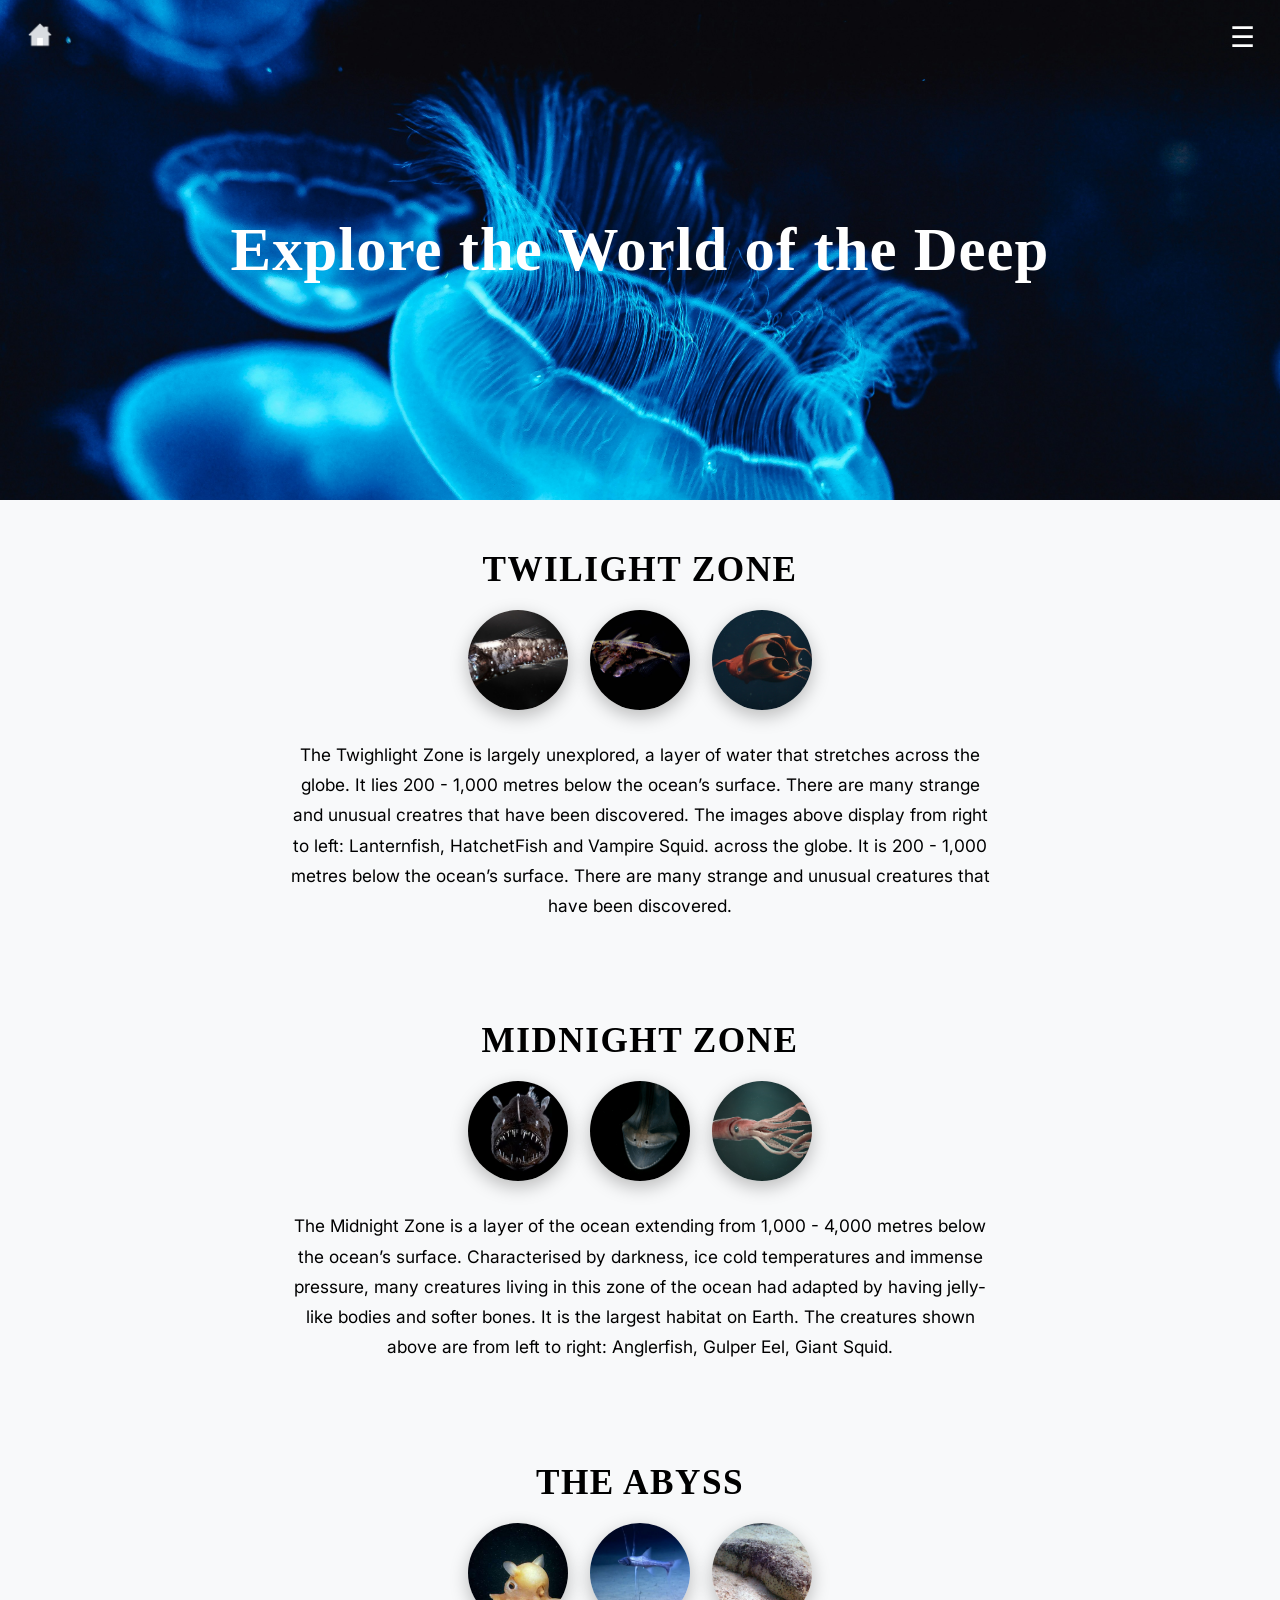
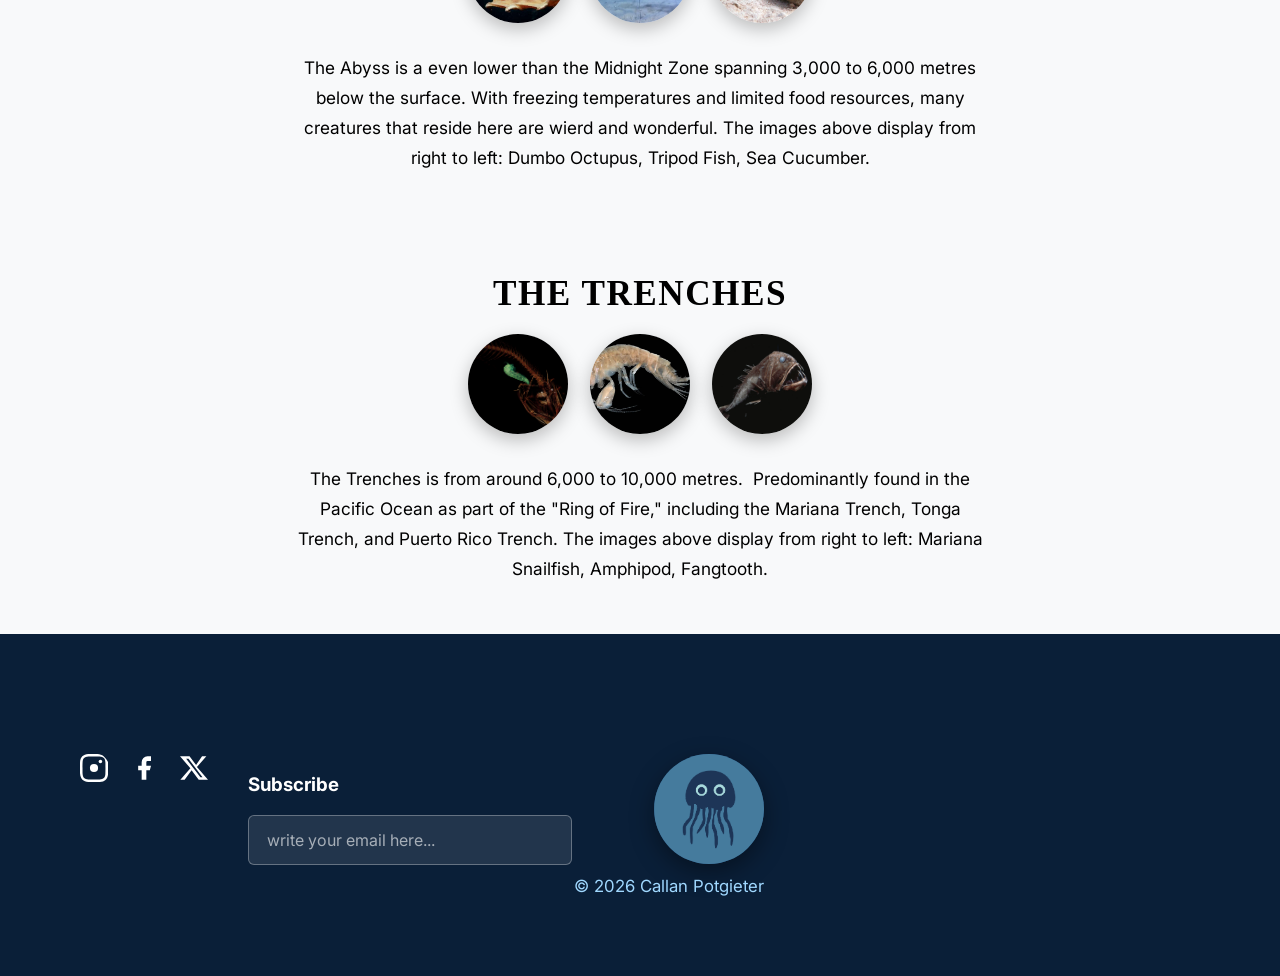
==== index/index.html @ b8d034f5 "Add files via upload" ====
<!DOCTYPE html>
<html lang="en">
<head>
  <meta charset="UTF-8">
  <meta name="viewport" content="width=device-width, initial-scale=1.0">
  <title>Explore the World of the Deep</title>
  
  <!-- Google Fonts: IM FELL + Inter -->
  <link href="https://fonts.googleapis.com/css2?family=IM+Fell+Great+Primer+SC&family=Inter:wght@400;500&display=swap" rel="stylesheet">
  
  <link rel="stylesheet" href="style.css">
</head>
<body>

<!-- HEADER -->
<header class="hero">
  <div class="nav">
    <div class="icon">
      <a href="index.html">
        <img src="../index/images/home.png" alt="Home">
      </a>
    </div>

    <div class="menu">
      <a href="menu.html">☰</a>
    </div>
  </div>

  <h1>Explore the World of the Deep</h1>
</header>

<!-- MAIN CONTENT -->
<main>
  <section class="zone">
    <h2>Twilight Zone</h2>
    <div class="circle-container">
      <img src="../index/images/lanternfish.jpg" alt="Twilight creature 1" class="small-circle">
      <img src="../index/images/hatchetfish.jpg" alt="Twilight creature 2" class="small-circle">
      <img src="../index/images/vampiresquid.jpg" alt="Twilight creature 3" class="small-circle">
    </div>
    <p>The Twighlight Zone is largely unexplored, a layer of water that stretches across the globe. It lies 200 - 1,000 metres below the ocean’s surface. There are many strange and unusual creatres that have been discovered. The images above display from right to left: Lanternfish, HatchetFish and Vampire Squid. 
      across the globe. It is 200 - 1,000 metres below the ocean’s surface. 
      There are many strange and unusual creatures that have been discovered.</p>
  </section>

  <section class="zone">
    <h2>Midnight Zone</h2>
    <div class="circle-container">
      <img src="../index/images/anglerfish.avif" alt="Midnight creature 1" class="small-circle">
      <img src="../index/images/gulpereel.webp" alt="Midnight creature 2" class="small-circle">
      <img src="../index/images/giantsquid.jpg" alt="Midnight creature 3" class="small-circle">
    </div>
    <p>The Midnight Zone is a layer of the ocean extending from 1,000 - 4,000 metres below the ocean’s surface. Characterised by darkness, ice cold temperatures and immense pressure, many creatures living in this zone of the ocean had adapted by having jelly-like bodies and softer bones. It is the largest habitat on Earth. 
      The creatures shown above are from left to right: Anglerfish, Gulper Eel, 
      Giant Squid.</p>
  </section>

  <section class="zone">
    <h2>The Abyss</h2>
    <div class="circle-container">
      <img src="../index/images/dumbooctupus.jpg" alt="Abyss creature 1" class="small-circle">
      <img src="../index/images/tripodfish.jpg" alt="Abyss creature 2" class="small-circle">
      <img src="../index/images/sea cucumber.webp" alt="Abyss creature 3" class="small-circle">
    </div>
    <p>The Abyss is a even lower than the Midnight Zone spanning 3,000 to 6,000 metres below the surface. With freezing temperatures and limited food resources, many creatures that reside here are wierd and wonderful. The images above display from right to left:
       Dumbo Octupus, Tripod Fish, Sea Cucumber.</p>
  </section>

  <section class="zone">
    <h2>The Trenches</h2>
    <div class="circle-container">
      <img src="../index/images/mariana Snailfish.jpg" alt="Trenches creature 1" class="small-circle">
      <img src="../index/images/amphipod.webp" alt="Trenches creature 2" class="small-circle">
      <img src="../index/images/fangtooth.webp" alt="Trenches creature 3" class="small-circle">
    </div>
    <p>The Trenches is from around 6,000 to 10,000 metres.  Predominantly found in the Pacific Ocean as part of the "Ring of Fire," including the Mariana Trench, Tonga Trench, and Puerto Rico Trench. The images above display from right to left: 
      Mariana Snailfish, Amphipod, Fangtooth.</p>
  </section>
</main>

<!-- FOOTER -->
<footer>
<footer>
<div class="socials">
  <a href="https://www.instagram.com/?hl=en" target="_blank" aria-label="Instagram">
    <svg width="28" height="28" viewBox="0 0 24 24" fill="currentColor" xmlns="http://www.w3.org/2000/svg">
      <path d="M12 2.163c3.204 0 3.584.012 4.85.07 3.252.148 4.771 1.691 4.919 4.919.058 1.265.069 1.645.069 4.849 0 3.205-.012 3.584-.069 4.849-.149 3.225-1.664 4.771-4.919 4.919-1.266.058-1.644.07-4.849.07-3.204 0-3.584-.012-4.849-.07-3.26-.149-4.771-1.699-4.919-4.92-.058-1.265-.07-1.644-.07-4.849 0-3.204.013-3.583.07-4.849.149-3.227 1.664-4.771 4.919-4.919 1.266-.057 1.645-.069 4.849-.069zM12 0C8.741 0 8.333.014 7.053.072 2.695.327.273 2.78.027 7.053.014 8.333 0 8.741 0 12c0 3.259.014 3.668.072 4.948.273 4.31 2.756 6.8 7.053 7.053 1.28.058 1.689.072 4.948.072 3.259 0 3.668-.014 4.948-.072 4.31-.273 6.8-2.756 7.053-7.053.058-1.28.072-1.689.072-4.948 0-3.259-.014-3.668-.072-4.948C21.8 2.78 19.327.327 14.947.072 13.667.014 13.259 0 12 0z"/>
      <circle cx="12" cy="12" r="3.5"/>
      <circle cx="17.5" cy="6.5" r="1.5"/>
    </svg>
  </a>

  <a href="https://www.facebook.com/" target="_blank" aria-label="Facebook">
    <svg width="28" height="28" viewBox="0 0 24 24" fill="currentColor" xmlns="http://www.w3.org/2000/svg">
      <path d="M18 2h-3a5 5 0 00-5 5v3H7v4h3v8h4v-8h3l1-4h-4V7a1 1 0 011-1h3z"/>
    </svg>
  </a>

  <a href="https://x.com/" target="_blank" aria-label="X (Twitter)">
    <svg width="28" height="28" viewBox="0 0 24 24" fill="currentColor" xmlns="http://www.w3.org/2000/svg">
      <path d="M18.901 2h3.68l-8.04 9.19L24 22h-7.946l-6.117-8.02L3.95 22H.3l8.61-9.83L0 2h8.17l5.61 7.42L18.9 2zM17.51 20h1.8L7.3 4H5.3l12.21 16z"/>
    </svg>
  </a>
</div>

<div class="subscribe-group">
  <h3>Subscribe</h3>
  <form action="subscribe.html" method="get">
    <input type="email" name="email" placeholder="write your email here..." required>
    <button type="submit" style="display:none;">Subscribe</button>
  </form>
</div>

  <div class="footer-right">
    <div class="logo">
    <img src="../index/images/logo.png" alt="Logo">
    </div>
    <p>© 2026 Callan Potgieter</p>
  </div>
</footer>

</body>
</html>
---- index/style.css ----
body {
  margin: 0;
  font-family: 'Inter', sans-serif;
  background-color: #f8f9fa;
  color: #000000;
}

.hero h1 {
  font-family: 'IM Fell Great Primer SC', serif;
  font-size: 3.5rem;
  letter-spacing: 1px;
  color: white;

  opacity: 0;
  animation: fadeUp 0.8s ease forwards;
}

@keyframes fadeUp {
  from {
    opacity: 0;
    transform: translateY(15px);
  }
  to {
    opacity: 1;
    transform: translateY(0);
  }
}

.zone h2 {
  opacity: 0;
  animation: fadeIn 0.9s ease forwards;
}

.zone:nth-of-type(2) h2 {
  animation-delay: 0.1s;
}

.zone:nth-of-type(3) h2 {
  animation-delay: 0.2s;
}

.zone:nth-of-type(4) h2 {
  animation-delay: 0.3s;
}

@keyframes fadeIn {
  to {
    opacity: 1;
  }
}

.zone p {
  opacity: 0;
  animation: fadeIn 1s ease forwards;
}

.zone:nth-of-type(2) p {
  animation-delay: 0.1s;
}

.zone:nth-of-type(3) p {
  animation-delay: 0.2s;
}

.zone:nth-of-type(4) p {
  animation-delay: 0.3s;
}

/* HERO */
.hero {
  background: url('../index/images/header.jpg') center/cover no-repeat;
  height: 500px;
  position: relative;
  display: flex;
  align-items: center;
  justify-content: center;
  text-align: center;
  color: white;
}

/* NAVBAR LAYOUT */
.hero {
  position: relative;
}

.nav {
  position: absolute;
  top: 0;
  left: 0;
  width: 100%;
  display: flex;
  justify-content: space-between;
  align-items: center;
  padding: 15px 20px;
}

/* HOME ICON */
.icon img {
  width: 30px;
  height: 30px;
  object-fit: contain;
  transition: transform 0.25s ease, filter 0.25s ease;
}

/* MENU ICON */
.menu a {
  color: white;
  font-size: 28px;
  text-decoration: none;
  display: inline-block;
  transition: transform 0.25s ease, filter 0.25s ease;
}

/* HOVER ANIMATIONS */
.icon img:hover,
.menu a:hover {
  transform: scale(1.2);
  filter: drop-shadow(0 0 8px #4fd1ff);
}

/* CLICK ANIMATION */
.icon img:active,
.menu a:active {
  transform: scale(0.95);
}

/* OPTIONAL: bigger click area */
.icon a,
.menu a {
  padding: 5px;
}
/* Hover */
.menu a:hover {
  transform: scale(1.2) rotate(5deg);
  filter: brightness(1.2);
}

/* Click */
.menu a:active {
  transform: scale(0.95);
}

.nav {
  position: absolute;
  top: 0;
  left: 0;
  width: 100%;
  box-sizing: border-box; /* THIS FIXES THE OVERFLOW */
  display: flex;
  justify-content: space-between;
  align-items: center;
  padding: 15px 20px;
  z-index: 10;
}

.menu a {
  padding: 5px;
}

.logo {
  width: 110px;
  height: 110px;
  display: flex;
  align-items: center;
  justify-content: center;
}

.logo img {
  width: 100%;
  height: 100%;
  object-fit: cover; /* fills the circle nicely */
  border-radius: 50%; /* THIS makes it round */
}
/* ZONE SECTIONS */
.zone {
  padding: 50px 20px;
  text-align: center;
  background-color: #f8f9fa;
}

.zone h2 {
  font-family: 'IM Fell Great Primer SC', serif;
  font-size: 2.2rem;
  margin: 0 0 20px 0;
  color: #000000;
  text-transform: uppercase;
  letter-spacing: 1.5px;
}

/* Three small circle images - Bigger & No borders */
.circle-container {
  display: flex;
  justify-content: center;
  gap: 22px;
  margin: 15px 0 30px 0;
}

.small-circle {
  width: 90px;
  height: 90px;
  object-fit: cover;
  border-radius: 50%;
  box-shadow: 0 6px 18px rgba(0, 0, 0, 0.25);
  transition: transform 0.3s ease;
}

.small-circle:hover {
  transform: scale(1.08);
}

/* Paragraphs */
.zone p {
  font-family: 'Inter', sans-serif;
  max-width: 700px;
  margin: 0 auto;
  line-height: 1.75;
  font-size: 1.08rem;
  color: #000000;
}

/* ==================== FOOTER ==================== */
footer {
  background-color: #0a1f38;
  padding: 50px 20px 30px;
  color: white;
  display: flex;
  flex-direction: column;
  gap: 40px;
  position: relative;
}

.footer-left {
  display: flex;
  flex-direction: column;
  gap: 30px;
}

.footer-left h3 {
  font-family: 'IM Fell Great Primer SC', serif;
  font-size: 1.4rem;
  margin: 0 0 12px 0;
  color: #a0d8ff;
  text-transform: uppercase;
  letter-spacing: 1px;
}

.socials {
  display: flex;
  gap: 22px;
}

.socials a {
  color: white;
  transition: all 0.3s ease;
  display: flex;
  align-items: center;
  justify-content: center;
}

.socials a:hover {
  transform: scale(1.25);
  color: #4fd1ff;           /* Nice ocean blue hover */
}

/* Subscribe */
.subscribe-group input {
  width: 100%;
  max-width: 320px;
  padding: 14px 18px;
  background-color: rgba(255,255,255,0.1);
  border: 1px solid rgba(255,255,255,0.3);
  border-radius: 6px;
  color: white;
  font-family: 'Inter', sans-serif;
  font-size: 1rem;
}

.subscribe-group input::placeholder {
  color: rgba(255,255,255,0.6);
}

/* Right side - Logo + Copyright */
.footer-right {
  display: flex;
  flex-direction: column;
  align-items: center;
  gap: 12px;
  text-align: center;
}

.footer-right .logo {
  width: 110px;
  height: 110px;
  background-color: #1e4a7a;
  border-radius: 50%;
  display: flex;
  align-items: center;
  justify-content: center;
  font-size: 4.5rem;
  box-shadow: 0 8px 25px rgba(0,0,0,0.4);
}

.footer-right p {
  margin: 0;
  font-size: 1.05rem;
  color: #a0d8ff;
  font-family: 'Inter', sans-serif;
}

/* Responsive */
@media (min-width: 768px) {
  footer {
    flex-direction: row;
    justify-content: space-between;
    align-items: flex-start;
    padding: 60px 40px 40px;
  }

  .footer-left {
    flex: 1;
  }

  .footer-right {
    flex: 0 0 auto;
    align-items: flex-end;
    text-align: right;
  }

  .small-circle {
    width: 100px;
    height: 100px;
  }

  .hero h1 {
    font-size: 3.8rem;
  }
}
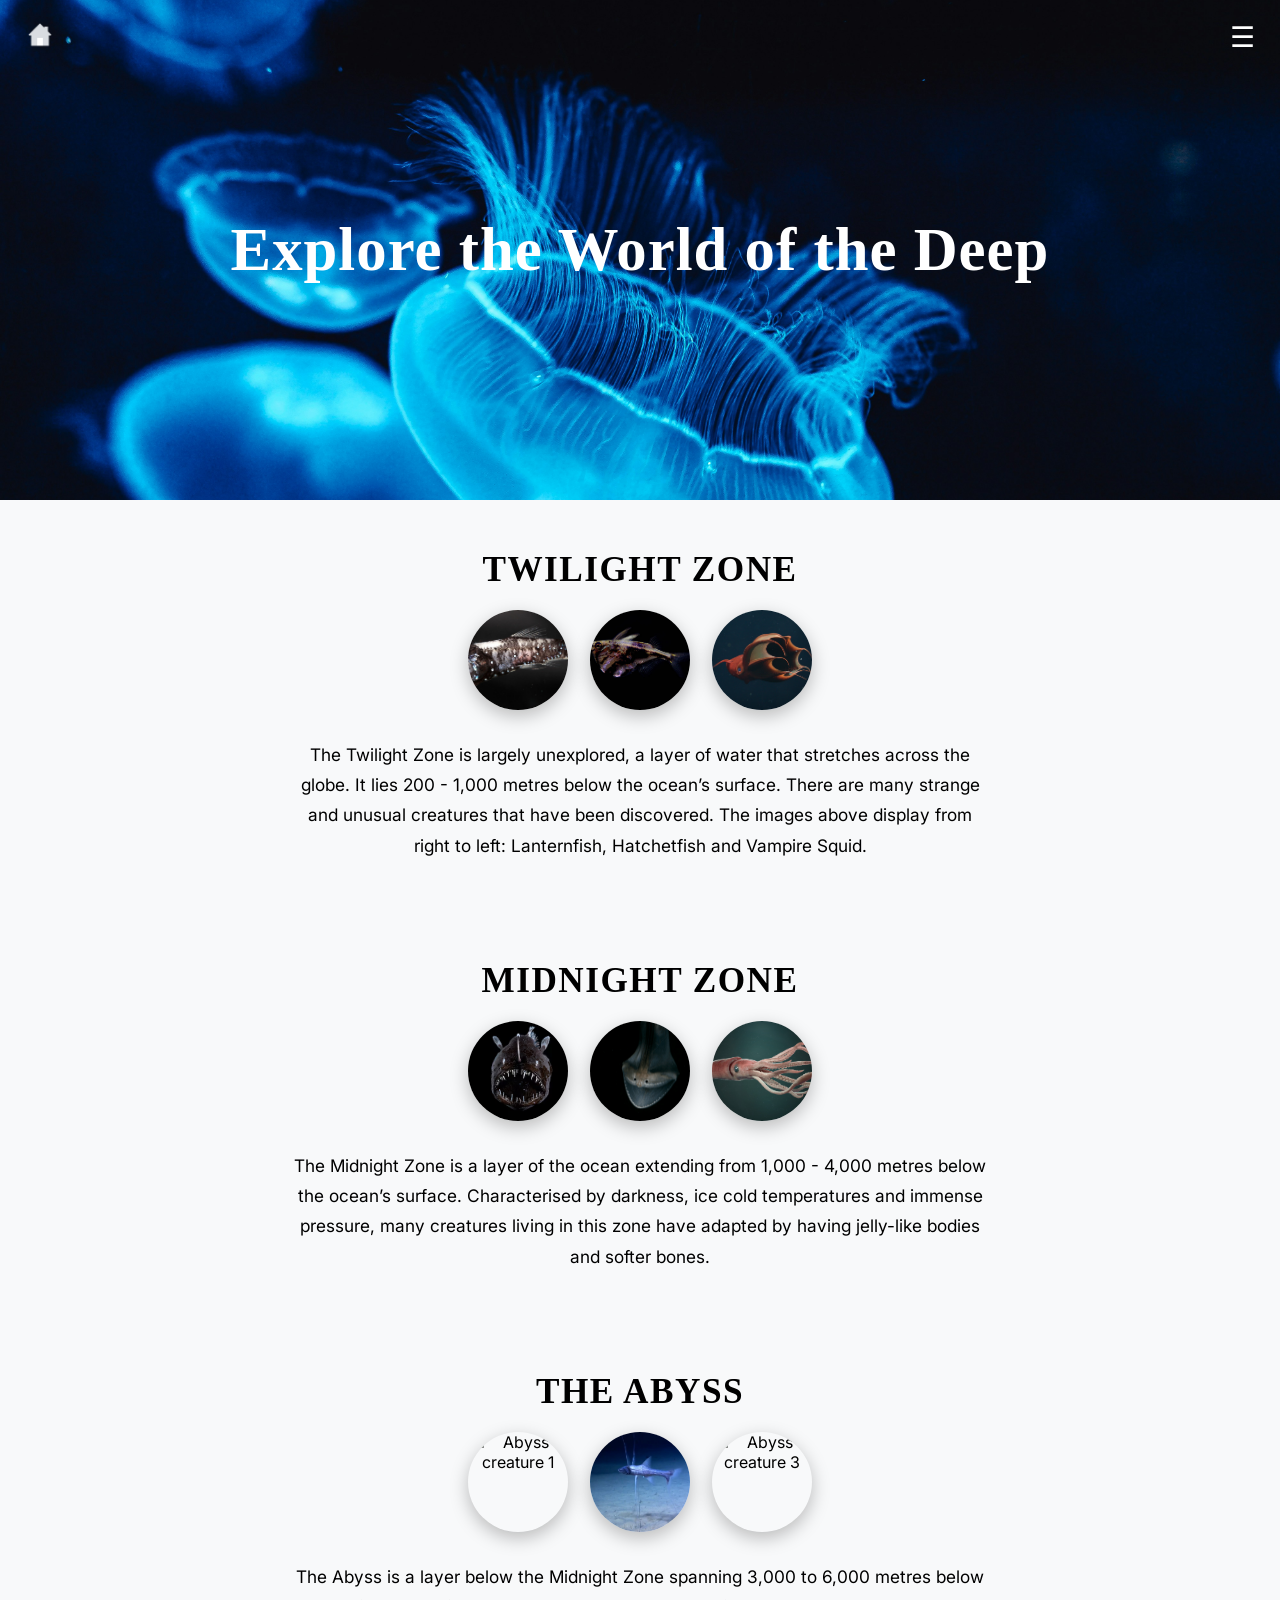
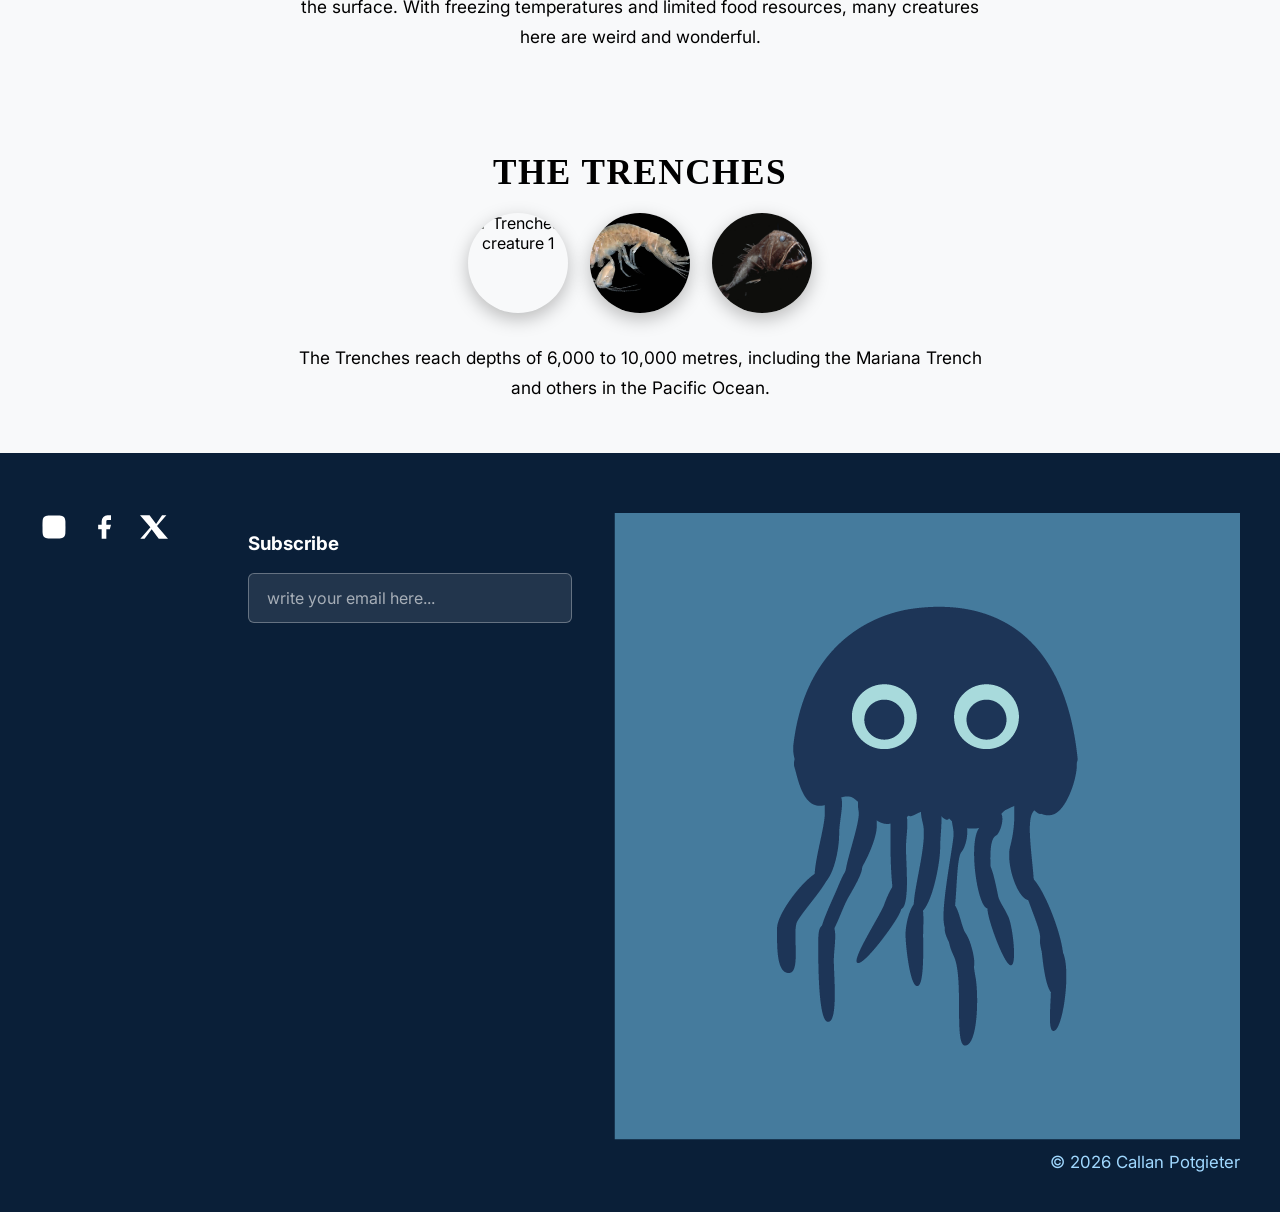
==== commit 5fd56887: "Update index.html" ====
--- a/index/index.html
+++ b/index/index.html
@@ -4,10 +4,10 @@
   <meta charset="UTF-8">
   <meta name="viewport" content="width=device-width, initial-scale=1.0">
   <title>Explore the World of the Deep</title>
-  
+
   <!-- Google Fonts: IM FELL + Inter -->
   <link href="https://fonts.googleapis.com/css2?family=IM+Fell+Great+Primer+SC&family=Inter:wght@400;500&display=swap" rel="stylesheet">
-  
+
   <link rel="stylesheet" href="style.css">
 </head>
 <body>
@@ -17,7 +17,7 @@
   <div class="nav">
     <div class="icon">
       <a href="index.html">
-        <img src="../index/images/home.png" alt="Home">
+        <img src="images/home.png" alt="Home">
       </a>
     </div>
 
@@ -34,90 +34,75 @@
   <section class="zone">
     <h2>Twilight Zone</h2>
     <div class="circle-container">
-      <img src="../index/images/lanternfish.jpg" alt="Twilight creature 1" class="small-circle">
-      <img src="../index/images/hatchetfish.jpg" alt="Twilight creature 2" class="small-circle">
-      <img src="../index/images/vampiresquid.jpg" alt="Twilight creature 3" class="small-circle">
+      <img src="images/lanternfish.jpg" alt="Twilight creature 1" class="small-circle">
+      <img src="images/hatchetfish.jpg" alt="Twilight creature 2" class="small-circle">
+      <img src="images/vampiresquid.jpg" alt="Twilight creature 3" class="small-circle">
     </div>
-    <p>The Twighlight Zone is largely unexplored, a layer of water that stretches across the globe. It lies 200 - 1,000 metres below the ocean’s surface. There are many strange and unusual creatres that have been discovered. The images above display from right to left: Lanternfish, HatchetFish and Vampire Squid. 
-      across the globe. It is 200 - 1,000 metres below the ocean’s surface. 
-      There are many strange and unusual creatures that have been discovered.</p>
+    <p>The Twilight Zone is largely unexplored, a layer of water that stretches across the globe. It lies 200 - 1,000 metres below the ocean’s surface. There are many strange and unusual creatures that have been discovered. The images above display from right to left: Lanternfish, Hatchetfish and Vampire Squid.</p>
   </section>
 
   <section class="zone">
     <h2>Midnight Zone</h2>
     <div class="circle-container">
-      <img src="../index/images/anglerfish.avif" alt="Midnight creature 1" class="small-circle">
-      <img src="../index/images/gulpereel.webp" alt="Midnight creature 2" class="small-circle">
-      <img src="../index/images/giantsquid.jpg" alt="Midnight creature 3" class="small-circle">
+      <img src="images/anglerfish.avif" alt="Midnight creature 1" class="small-circle">
+      <img src="images/gulpereel.webp" alt="Midnight creature 2" class="small-circle">
+      <img src="images/giantsquid.jpg" alt="Midnight creature 3" class="small-circle">
     </div>
-    <p>The Midnight Zone is a layer of the ocean extending from 1,000 - 4,000 metres below the ocean’s surface. Characterised by darkness, ice cold temperatures and immense pressure, many creatures living in this zone of the ocean had adapted by having jelly-like bodies and softer bones. It is the largest habitat on Earth. 
-      The creatures shown above are from left to right: Anglerfish, Gulper Eel, 
-      Giant Squid.</p>
+    <p>The Midnight Zone is a layer of the ocean extending from 1,000 - 4,000 metres below the ocean’s surface. Characterised by darkness, ice cold temperatures and immense pressure, many creatures living in this zone have adapted by having jelly-like bodies and softer bones.</p>
   </section>
 
   <section class="zone">
     <h2>The Abyss</h2>
     <div class="circle-container">
-      <img src="../index/images/dumbooctupus.jpg" alt="Abyss creature 1" class="small-circle">
-      <img src="../index/images/tripodfish.jpg" alt="Abyss creature 2" class="small-circle">
-      <img src="../index/images/sea cucumber.webp" alt="Abyss creature 3" class="small-circle">
+      <img src="images/dumbooctopus.jpg" alt="Abyss creature 1" class="small-circle">
+      <img src="images/tripodfish.jpg" alt="Abyss creature 2" class="small-circle">
+      <img src="images/seacucumber.webp" alt="Abyss creature 3" class="small-circle">
     </div>
-    <p>The Abyss is a even lower than the Midnight Zone spanning 3,000 to 6,000 metres below the surface. With freezing temperatures and limited food resources, many creatures that reside here are wierd and wonderful. The images above display from right to left:
-       Dumbo Octupus, Tripod Fish, Sea Cucumber.</p>
+    <p>The Abyss is a layer below the Midnight Zone spanning 3,000 to 6,000 metres below the surface. With freezing temperatures and limited food resources, many creatures here are weird and wonderful.</p>
   </section>
 
   <section class="zone">
     <h2>The Trenches</h2>
     <div class="circle-container">
-      <img src="../index/images/mariana Snailfish.jpg" alt="Trenches creature 1" class="small-circle">
-      <img src="../index/images/amphipod.webp" alt="Trenches creature 2" class="small-circle">
-      <img src="../index/images/fangtooth.webp" alt="Trenches creature 3" class="small-circle">
+      <img src="images/mariana-snailfish.jpg" alt="Trenches creature 1" class="small-circle">
+      <img src="images/amphipod.webp" alt="Trenches creature 2" class="small-circle">
+      <img src="images/fangtooth.webp" alt="Trenches creature 3" class="small-circle">
     </div>
-    <p>The Trenches is from around 6,000 to 10,000 metres.  Predominantly found in the Pacific Ocean as part of the "Ring of Fire," including the Mariana Trench, Tonga Trench, and Puerto Rico Trench. The images above display from right to left: 
-      Mariana Snailfish, Amphipod, Fangtooth.</p>
+    <p>The Trenches reach depths of 6,000 to 10,000 metres, including the Mariana Trench and others in the Pacific Ocean.</p>
   </section>
 </main>
 
 <!-- FOOTER -->
 <footer>
-<footer>
-<div class="socials">
-  <a href="https://www.instagram.com/?hl=en" target="_blank" aria-label="Instagram">
-    <svg width="28" height="28" viewBox="0 0 24 24" fill="currentColor" xmlns="http://www.w3.org/2000/svg">
-      <path d="M12 2.163c3.204 0 3.584.012 4.85.07 3.252.148 4.771 1.691 4.919 4.919.058 1.265.069 1.645.069 4.849 0 3.205-.012 3.584-.069 4.849-.149 3.225-1.664 4.771-4.919 4.919-1.266.058-1.644.07-4.849.07-3.204 0-3.584-.012-4.849-.07-3.26-.149-4.771-1.699-4.919-4.92-.058-1.265-.07-1.644-.07-4.849 0-3.204.013-3.583.07-4.849.149-3.227 1.664-4.771 4.919-4.919 1.266-.057 1.645-.069 4.849-.069zM12 0C8.741 0 8.333.014 7.053.072 2.695.327.273 2.78.027 7.053.014 8.333 0 8.741 0 12c0 3.259.014 3.668.072 4.948.273 4.31 2.756 6.8 7.053 7.053 1.28.058 1.689.072 4.948.072 3.259 0 3.668-.014 4.948-.072 4.31-.273 6.8-2.756 7.053-7.053.058-1.28.072-1.689.072-4.948 0-3.259-.014-3.668-.072-4.948C21.8 2.78 19.327.327 14.947.072 13.667.014 13.259 0 12 0z"/>
-      <circle cx="12" cy="12" r="3.5"/>
-      <circle cx="17.5" cy="6.5" r="1.5"/>
-    </svg>
-  </a>
+  <div class="socials">
+    <a href="https://www.instagram.com/" target="_blank">
+      <!-- Instagram SVG -->
+      <svg width="28" height="28" viewBox="0 0 24 24" fill="currentColor"><path d="M12 2.163c3.204 0 3.584.012 4.85.07 3.252.148 4.771 1.691 4.919 4.919.058 1.265.069 1.645.069 4.849 0 3.205-.012 3.584-.069 4.849-.149 3.225-1.664 4.771-4.919 4.919-1.266.058-1.644.07-4.849.07-3.204 0-3.584-.012-4.849-.07-3.26-.149-4.771-1.699-4.919-4.92-.058-1.265-.07-1.644-.07-4.849 0-3.204.013-3.583.07-4.849.149-3.227 1.664-4.771 4.919-4.919z"/></svg>
+    </a>
 
-  <a href="https://www.facebook.com/" target="_blank" aria-label="Facebook">
-    <svg width="28" height="28" viewBox="0 0 24 24" fill="currentColor" xmlns="http://www.w3.org/2000/svg">
-      <path d="M18 2h-3a5 5 0 00-5 5v3H7v4h3v8h4v-8h3l1-4h-4V7a1 1 0 011-1h3z"/>
-    </svg>
-  </a>
+    <a href="https://www.facebook.com/" target="_blank">
+      <!-- Facebook SVG -->
+      <svg width="28" height="28" viewBox="0 0 24 24" fill="currentColor"><path d="M18 2h-3a5 5 0 00-5 5v3H7v4h3v8h4v-8h3l1-4h-4V7a1 1 0 011-1h3z"/></svg>
+    </a>
 
-  <a href="https://x.com/" target="_blank" aria-label="X (Twitter)">
-    <svg width="28" height="28" viewBox="0 0 24 24" fill="currentColor" xmlns="http://www.w3.org/2000/svg">
-      <path d="M18.901 2h3.68l-8.04 9.19L24 22h-7.946l-6.117-8.02L3.95 22H.3l8.61-9.83L0 2h8.17l5.61 7.42L18.9 2zM17.51 20h1.8L7.3 4H5.3l12.21 16z"/>
-    </svg>
-  </a>
-</div>
+    <a href="https://x.com/" target="_blank">
+      <!-- X SVG -->
+      <svg width="28" height="28" viewBox="0 0 24 24" fill="currentColor"><path d="M18.9 2h3.7l-8 9.2L24 22h-7.9l-6.1-8L3.9 22H.3l8.6-9.8L0 2h8.2l5.6 7.4L18.9 2z"/></svg>
+    </a>
+  </div>
 
-<div class="subscribe-group">
-  <h3>Subscribe</h3>
-  <form action="subscribe.html" method="get">
-    <input type="email" name="email" placeholder="write your email here..." required>
-    <button type="submit" style="display:none;">Subscribe</button>
-  </form>
-</div>
+  <div class="subscribe-group">
+    <h3>Subscribe</h3>
+    <form action="subscribe.html">
+      <input type="email" name="email" placeholder="write your email here..." required>
+    </form>
+  </div>
 
   <div class="footer-right">
-    <div class="logo">
-    <img src="../index/images/logo.png" alt="Logo">
-    </div>
+    <img src="images/logo.png" alt="Logo">
     <p>© 2026 Callan Potgieter</p>
   </div>
 </footer>
 
 </body>
-</html>+</html>
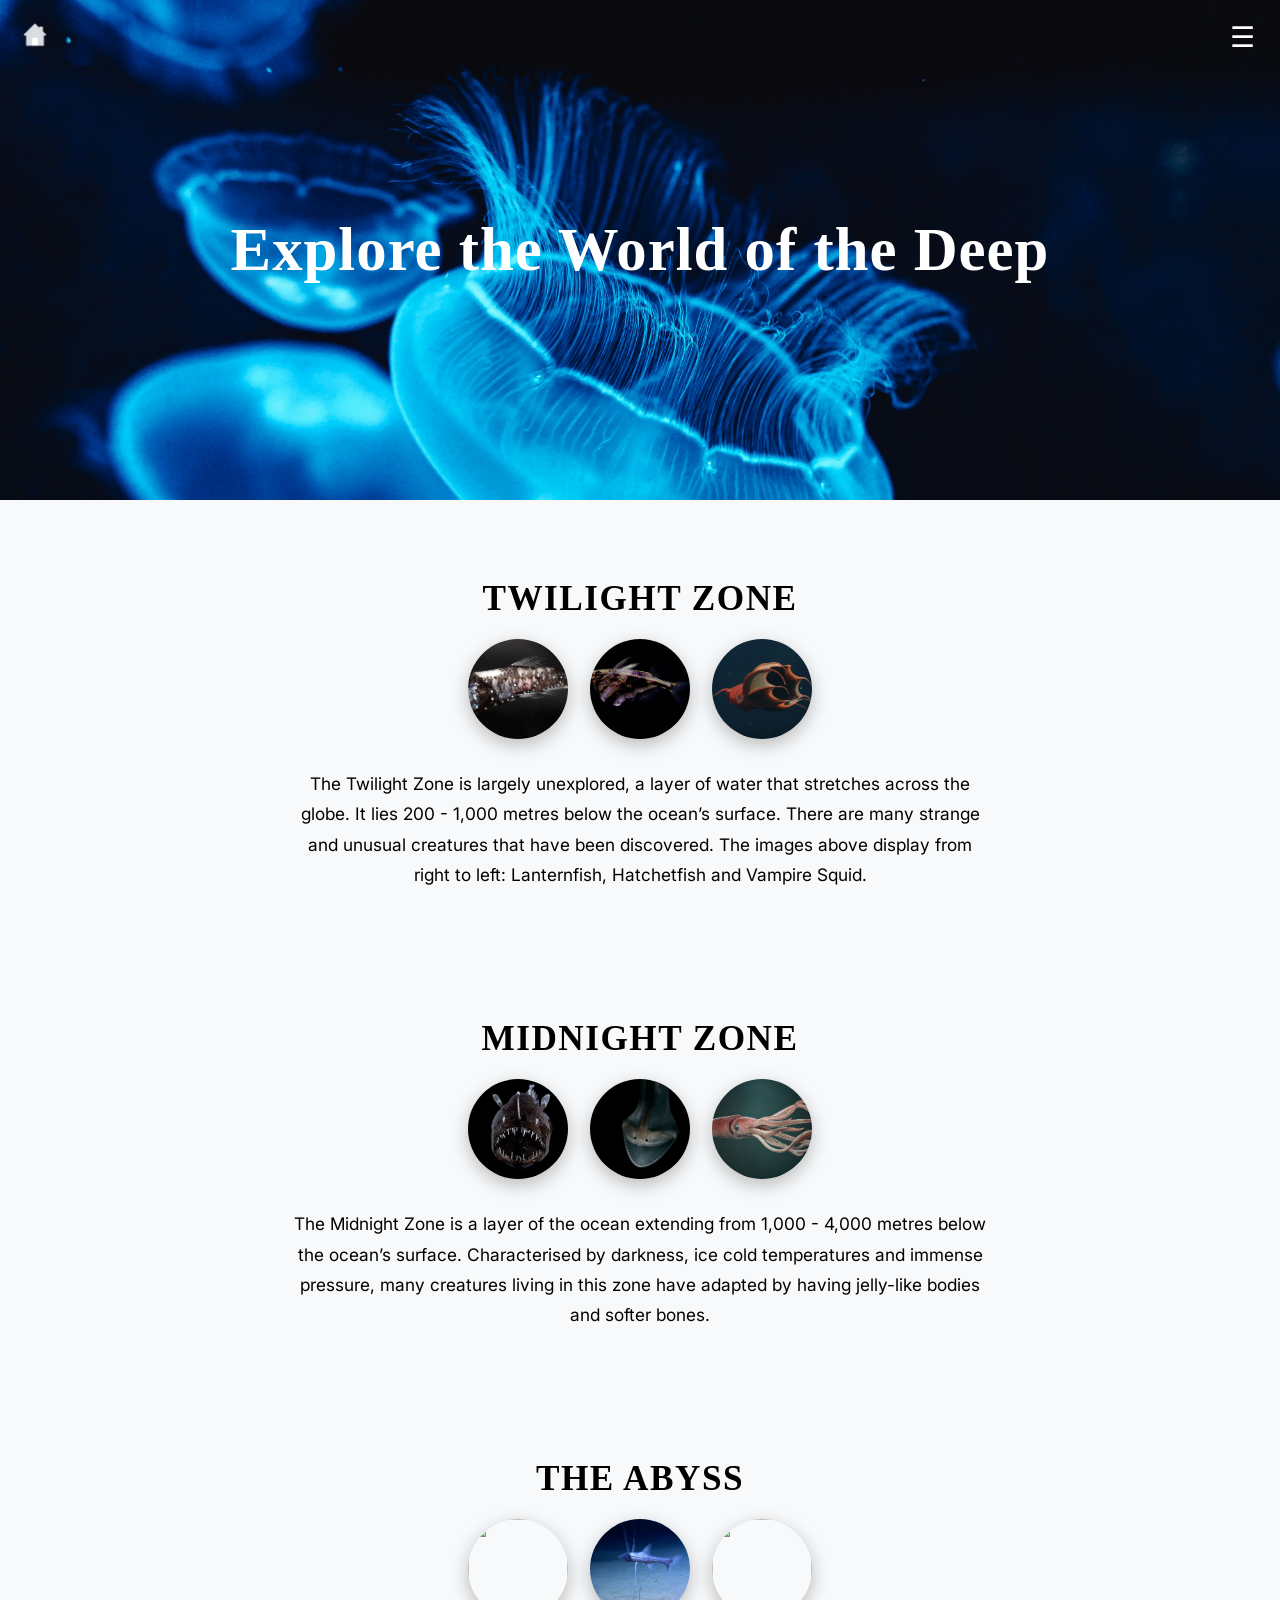
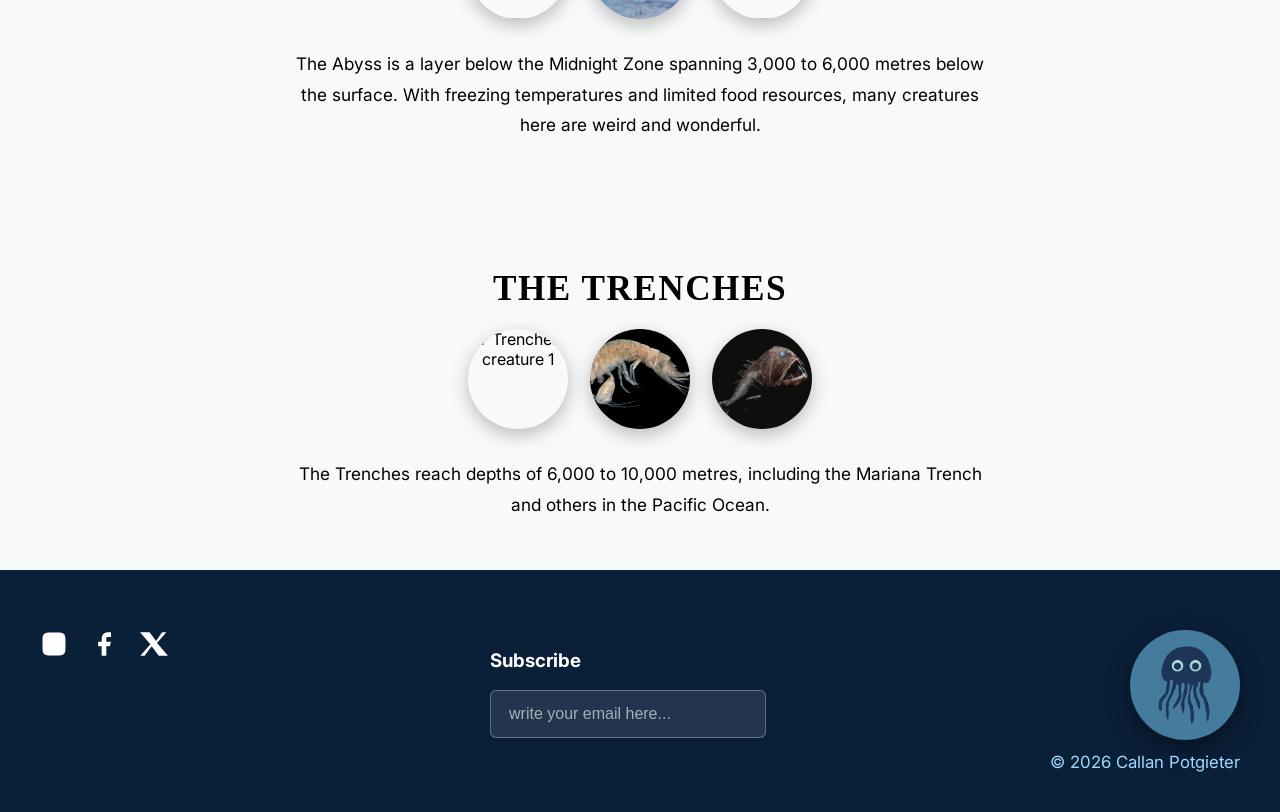
==== commit fdd2846b: "Update index.html" ====
--- a/index/index.html
+++ b/index/index.html
@@ -54,9 +54,9 @@
   <section class="zone">
     <h2>The Abyss</h2>
     <div class="circle-container">
-      <img src="images/dumbooctopus.jpg" alt="Abyss creature 1" class="small-circle">
-      <img src="images/tripodfish.jpg" alt="Abyss creature 2" class="small-circle">
-      <img src="images/seacucumber.webp" alt="Abyss creature 3" class="small-circle">
+        <img src="images/dumbo-octopus.jpg" class="small-circle">
+        <img src="images/tripodfish.jpg" class="small-circle">
+        <img src="images/sea-cucumber.webp" class="small-circle">
     </div>
     <p>The Abyss is a layer below the Midnight Zone spanning 3,000 to 6,000 metres below the surface. With freezing temperatures and limited food resources, many creatures here are weird and wonderful.</p>
   </section>
--- a/index/style.css
+++ b/index/style.css
@@ -5,12 +5,23 @@
   color: #000000;
 }
 
+/* ================= HERO ================= */
+.hero {
+  background: url('images/header.jpg') center/cover no-repeat;
+  height: 500px;
+  position: relative;
+  display: flex;
+  align-items: center;
+  justify-content: center;
+  text-align: center;
+  color: white;
+}
+
 .hero h1 {
   font-family: 'IM Fell Great Primer SC', serif;
   font-size: 3.5rem;
   letter-spacing: 1px;
   color: white;
-
   opacity: 0;
   animation: fadeUp 0.8s ease forwards;
 }
@@ -26,75 +37,21 @@
   }
 }
 
-.zone h2 {
-  opacity: 0;
-  animation: fadeIn 0.9s ease forwards;
-}
-
-.zone:nth-of-type(2) h2 {
-  animation-delay: 0.1s;
-}
-
-.zone:nth-of-type(3) h2 {
-  animation-delay: 0.2s;
-}
-
-.zone:nth-of-type(4) h2 {
-  animation-delay: 0.3s;
-}
-
-@keyframes fadeIn {
-  to {
-    opacity: 1;
-  }
-}
-
-.zone p {
-  opacity: 0;
-  animation: fadeIn 1s ease forwards;
-}
-
-.zone:nth-of-type(2) p {
-  animation-delay: 0.1s;
-}
-
-.zone:nth-of-type(3) p {
-  animation-delay: 0.2s;
-}
-
-.zone:nth-of-type(4) p {
-  animation-delay: 0.3s;
-}
-
-/* HERO */
-.hero {
-  background: url('../index/images/header.jpg') center/cover no-repeat;
-  height: 500px;
-  position: relative;
-  display: flex;
-  align-items: center;
-  justify-content: center;
-  text-align: center;
-  color: white;
-}
-
-/* NAVBAR LAYOUT */
-.hero {
-  position: relative;
-}
-
+/* ================= NAV ================= */
 .nav {
   position: absolute;
   top: 0;
   left: 0;
   width: 100%;
+  box-sizing: border-box;
   display: flex;
   justify-content: space-between;
   align-items: center;
   padding: 15px 20px;
-}
-
-/* HOME ICON */
+  z-index: 10;
+}
+
+/* Home icon */
 .icon img {
   width: 30px;
   height: 30px;
@@ -102,76 +59,35 @@
   transition: transform 0.25s ease, filter 0.25s ease;
 }
 
-/* MENU ICON */
+.icon img:hover {
+  transform: scale(1.2);
+  filter: drop-shadow(0 0 8px #4fd1ff);
+}
+
+.icon img:active {
+  transform: scale(0.95);
+}
+
+/* Menu icon */
 .menu a {
   color: white;
   font-size: 28px;
   text-decoration: none;
   display: inline-block;
   transition: transform 0.25s ease, filter 0.25s ease;
-}
-
-/* HOVER ANIMATIONS */
-.icon img:hover,
-.menu a:hover {
-  transform: scale(1.2);
-  filter: drop-shadow(0 0 8px #4fd1ff);
-}
-
-/* CLICK ANIMATION */
-.icon img:active,
-.menu a:active {
-  transform: scale(0.95);
-}
-
-/* OPTIONAL: bigger click area */
-.icon a,
-.menu a {
   padding: 5px;
 }
-/* Hover */
+
 .menu a:hover {
   transform: scale(1.2) rotate(5deg);
   filter: brightness(1.2);
 }
 
-/* Click */
 .menu a:active {
   transform: scale(0.95);
 }
 
-.nav {
-  position: absolute;
-  top: 0;
-  left: 0;
-  width: 100%;
-  box-sizing: border-box; /* THIS FIXES THE OVERFLOW */
-  display: flex;
-  justify-content: space-between;
-  align-items: center;
-  padding: 15px 20px;
-  z-index: 10;
-}
-
-.menu a {
-  padding: 5px;
-}
-
-.logo {
-  width: 110px;
-  height: 110px;
-  display: flex;
-  align-items: center;
-  justify-content: center;
-}
-
-.logo img {
-  width: 100%;
-  height: 100%;
-  object-fit: cover; /* fills the circle nicely */
-  border-radius: 50%; /* THIS makes it round */
-}
-/* ZONE SECTIONS */
+/* ================= ZONES ================= */
 .zone {
   padding: 50px 20px;
   text-align: center;
@@ -181,23 +97,47 @@
 .zone h2 {
   font-family: 'IM Fell Great Primer SC', serif;
   font-size: 2.2rem;
-  margin: 0 0 20px 0;
-  color: #000000;
+  margin-bottom: 20px;
   text-transform: uppercase;
   letter-spacing: 1.5px;
-}
-
-/* Three small circle images - Bigger & No borders */
+  opacity: 0;
+  animation: fadeIn 0.9s ease forwards;
+}
+
+.zone:nth-of-type(2) h2 { animation-delay: 0.1s; }
+.zone:nth-of-type(3) h2 { animation-delay: 0.2s; }
+.zone:nth-of-type(4) h2 { animation-delay: 0.3s; }
+
+.zone p {
+  max-width: 700px;
+  margin: 0 auto;
+  line-height: 1.75;
+  font-size: 1.08rem;
+  opacity: 0;
+  animation: fadeIn 1s ease forwards;
+}
+
+.zone:nth-of-type(2) p { animation-delay: 0.1s; }
+.zone:nth-of-type(3) p { animation-delay: 0.2s; }
+.zone:nth-of-type(4) p { animation-delay: 0.3s; }
+
+@keyframes fadeIn {
+  to {
+    opacity: 1;
+  }
+}
+
+/* ================= CIRCLES ================= */
 .circle-container {
   display: flex;
   justify-content: center;
   gap: 22px;
-  margin: 15px 0 30px 0;
+  margin: 15px 0 30px;
 }
 
 .small-circle {
-  width: 90px;
-  height: 90px;
+  width: 95px;
+  height: 95px;
   object-fit: cover;
   border-radius: 50%;
   box-shadow: 0 6px 18px rgba(0, 0, 0, 0.25);
@@ -208,17 +148,7 @@
   transform: scale(1.08);
 }
 
-/* Paragraphs */
-.zone p {
-  font-family: 'Inter', sans-serif;
-  max-width: 700px;
-  margin: 0 auto;
-  line-height: 1.75;
-  font-size: 1.08rem;
-  color: #000000;
-}
-
-/* ==================== FOOTER ==================== */
+/* ================= FOOTER ================= */
 footer {
   background-color: #0a1f38;
   padding: 50px 20px 30px;
@@ -226,22 +156,6 @@
   display: flex;
   flex-direction: column;
   gap: 40px;
-  position: relative;
-}
-
-.footer-left {
-  display: flex;
-  flex-direction: column;
-  gap: 30px;
-}
-
-.footer-left h3 {
-  font-family: 'IM Fell Great Primer SC', serif;
-  font-size: 1.4rem;
-  margin: 0 0 12px 0;
-  color: #a0d8ff;
-  text-transform: uppercase;
-  letter-spacing: 1px;
 }
 
 .socials {
@@ -259,7 +173,7 @@
 
 .socials a:hover {
   transform: scale(1.25);
-  color: #4fd1ff;           /* Nice ocean blue hover */
+  color: #4fd1ff;
 }
 
 /* Subscribe */
@@ -271,7 +185,6 @@
   border: 1px solid rgba(255,255,255,0.3);
   border-radius: 6px;
   color: white;
-  font-family: 'Inter', sans-serif;
   font-size: 1rem;
 }
 
@@ -279,7 +192,7 @@
   color: rgba(255,255,255,0.6);
 }
 
-/* Right side - Logo + Copyright */
+/* Footer right */
 .footer-right {
   display: flex;
   flex-direction: column;
@@ -288,15 +201,11 @@
   text-align: center;
 }
 
-.footer-right .logo {
+.footer-right img {
   width: 110px;
   height: 110px;
-  background-color: #1e4a7a;
   border-radius: 50%;
-  display: flex;
-  align-items: center;
-  justify-content: center;
-  font-size: 4.5rem;
+  object-fit: cover;
   box-shadow: 0 8px 25px rgba(0,0,0,0.4);
 }
 
@@ -304,10 +213,9 @@
   margin: 0;
   font-size: 1.05rem;
   color: #a0d8ff;
-  font-family: 'Inter', sans-serif;
-}
-
-/* Responsive */
+}
+
+/* ================= RESPONSIVE ================= */
 @media (min-width: 768px) {
   footer {
     flex-direction: row;
@@ -316,22 +224,17 @@
     padding: 60px 40px 40px;
   }
 
-  .footer-left {
-    flex: 1;
-  }
-
   .footer-right {
-    flex: 0 0 auto;
     align-items: flex-end;
     text-align: right;
+  }
+
+  .hero h1 {
+    font-size: 3.8rem;
   }
 
   .small-circle {
     width: 100px;
     height: 100px;
   }
-
-  .hero h1 {
-    font-size: 3.8rem;
-  }
-}+}
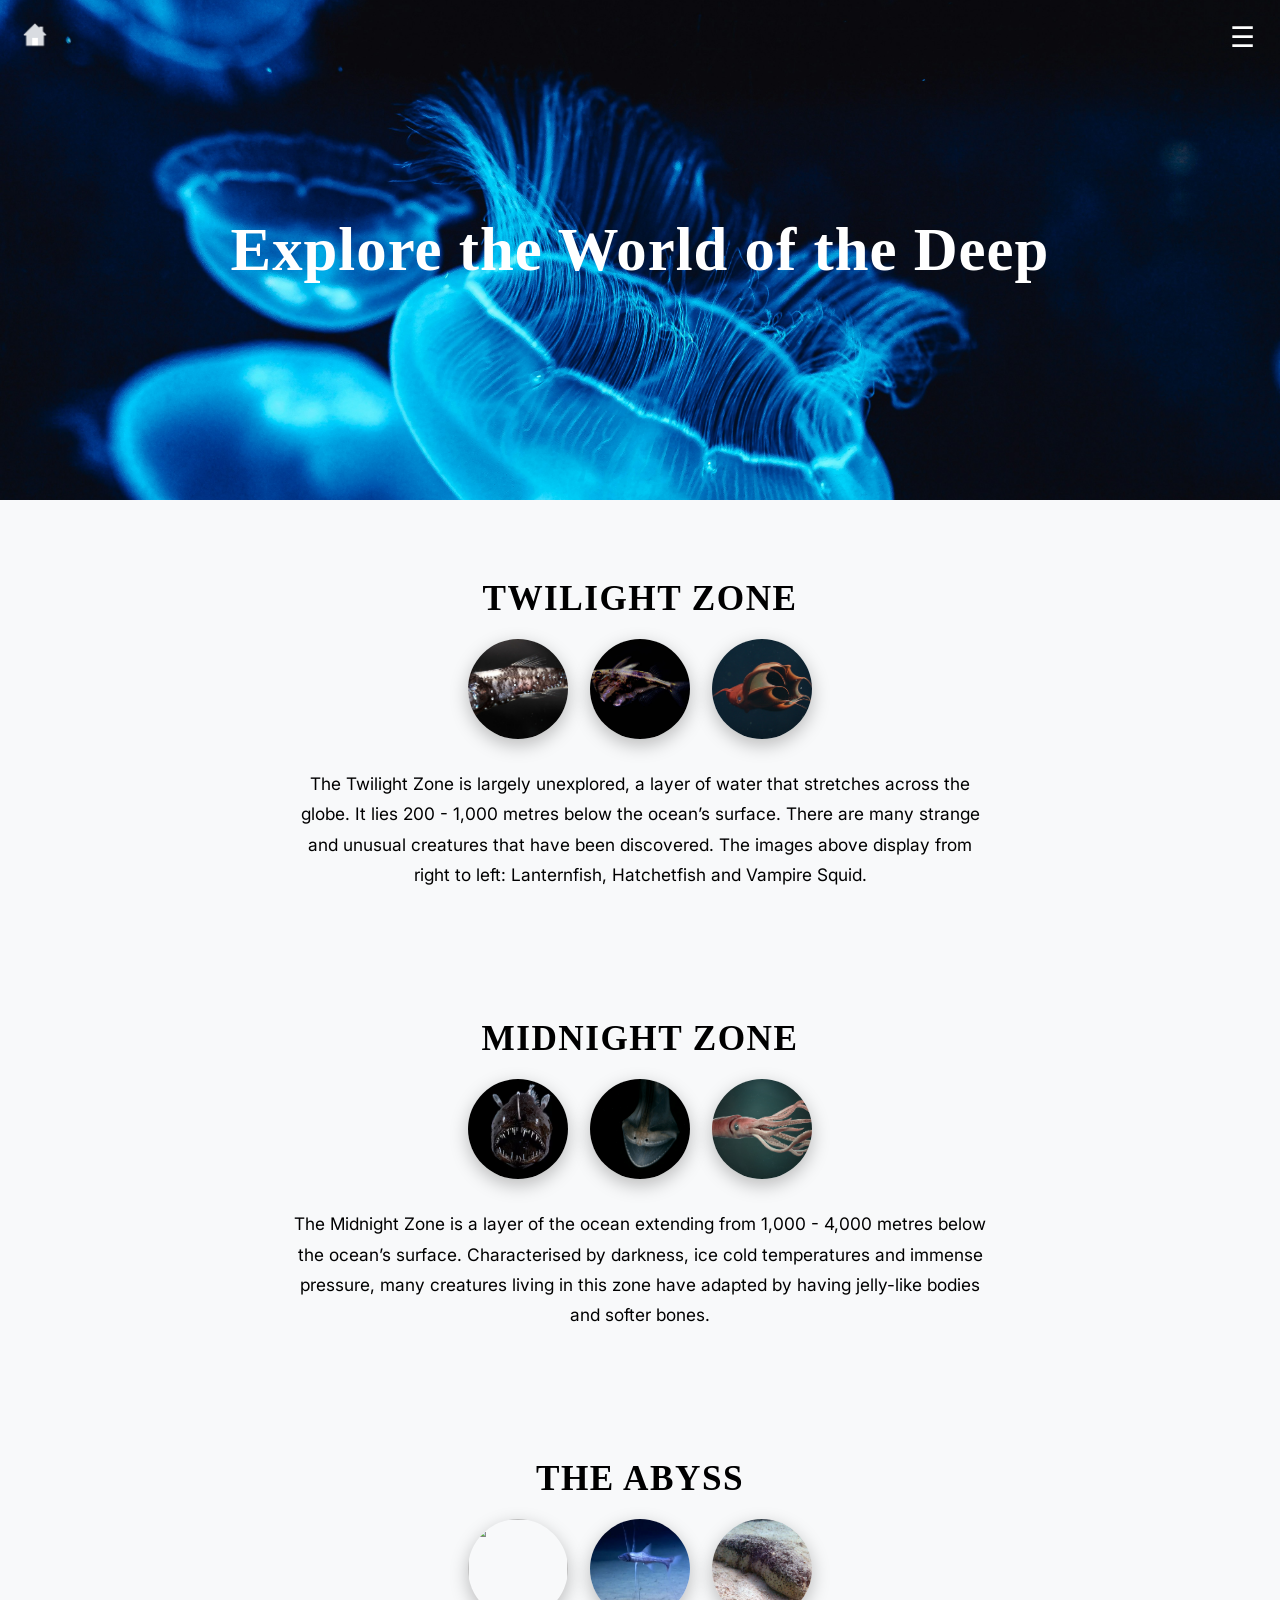
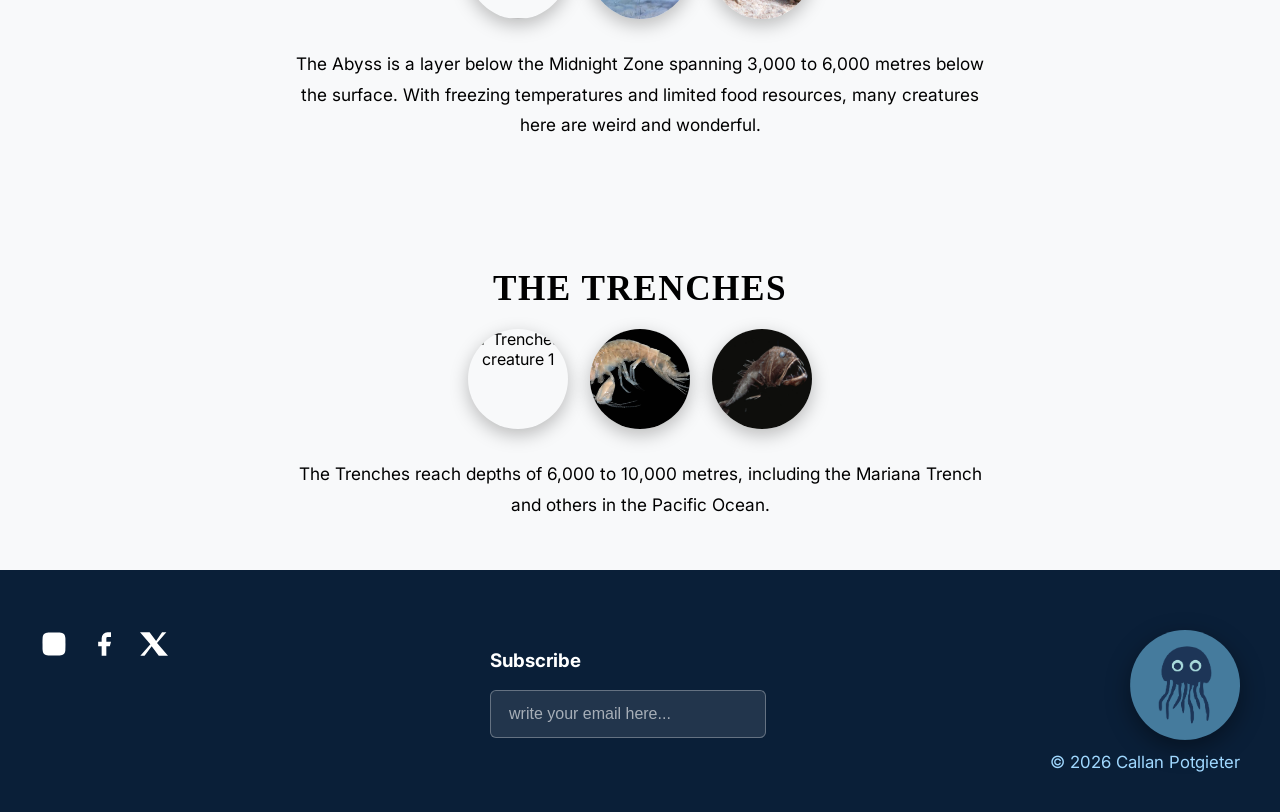
==== commit 34f32db5: "Update index.html" ====
--- a/index/index.html
+++ b/index/index.html
@@ -54,9 +54,9 @@
   <section class="zone">
     <h2>The Abyss</h2>
     <div class="circle-container">
-        <img src="images/dumbo-octopus.jpg" class="small-circle">
+        <img src="images/dumbooctopus.jpg" class="small-circle">
         <img src="images/tripodfish.jpg" class="small-circle">
-        <img src="images/sea-cucumber.webp" class="small-circle">
+        <img src="images/sea cucumber.webp" class="small-circle">
     </div>
     <p>The Abyss is a layer below the Midnight Zone spanning 3,000 to 6,000 metres below the surface. With freezing temperatures and limited food resources, many creatures here are weird and wonderful.</p>
   </section>
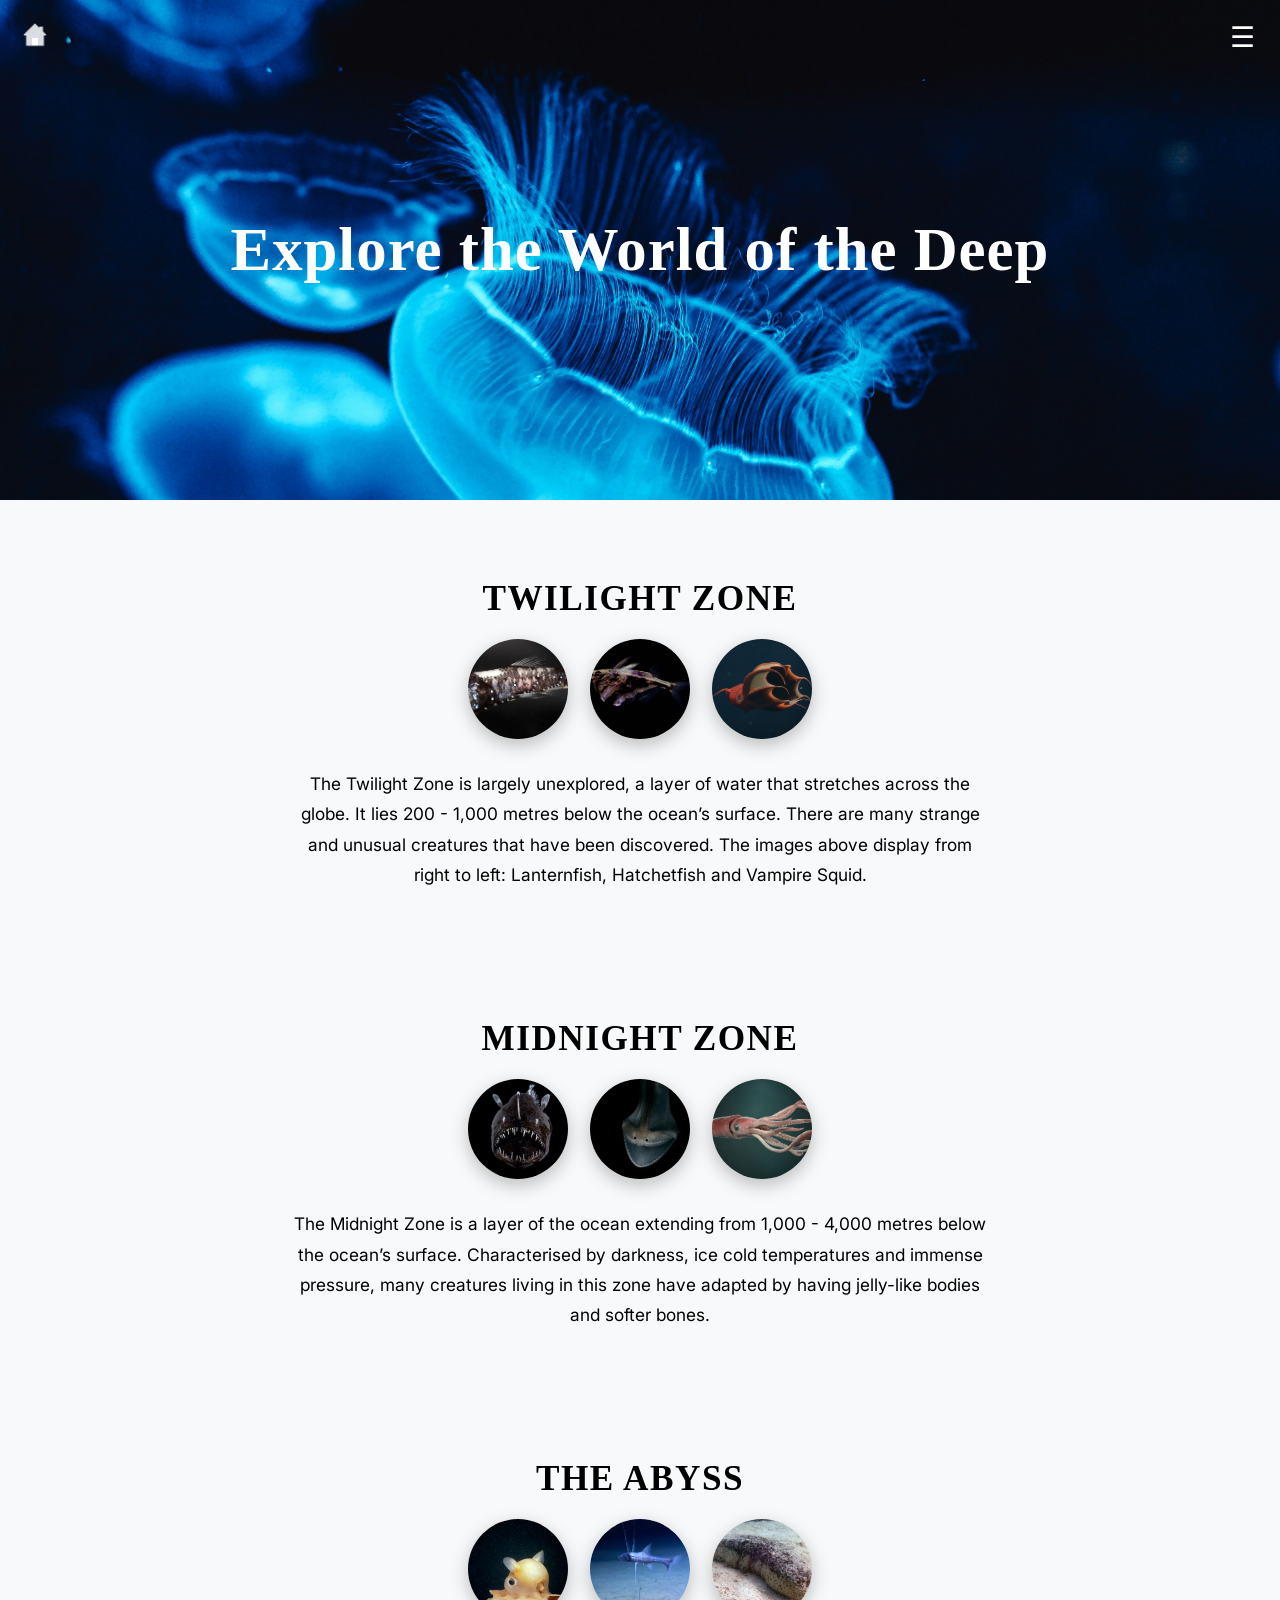
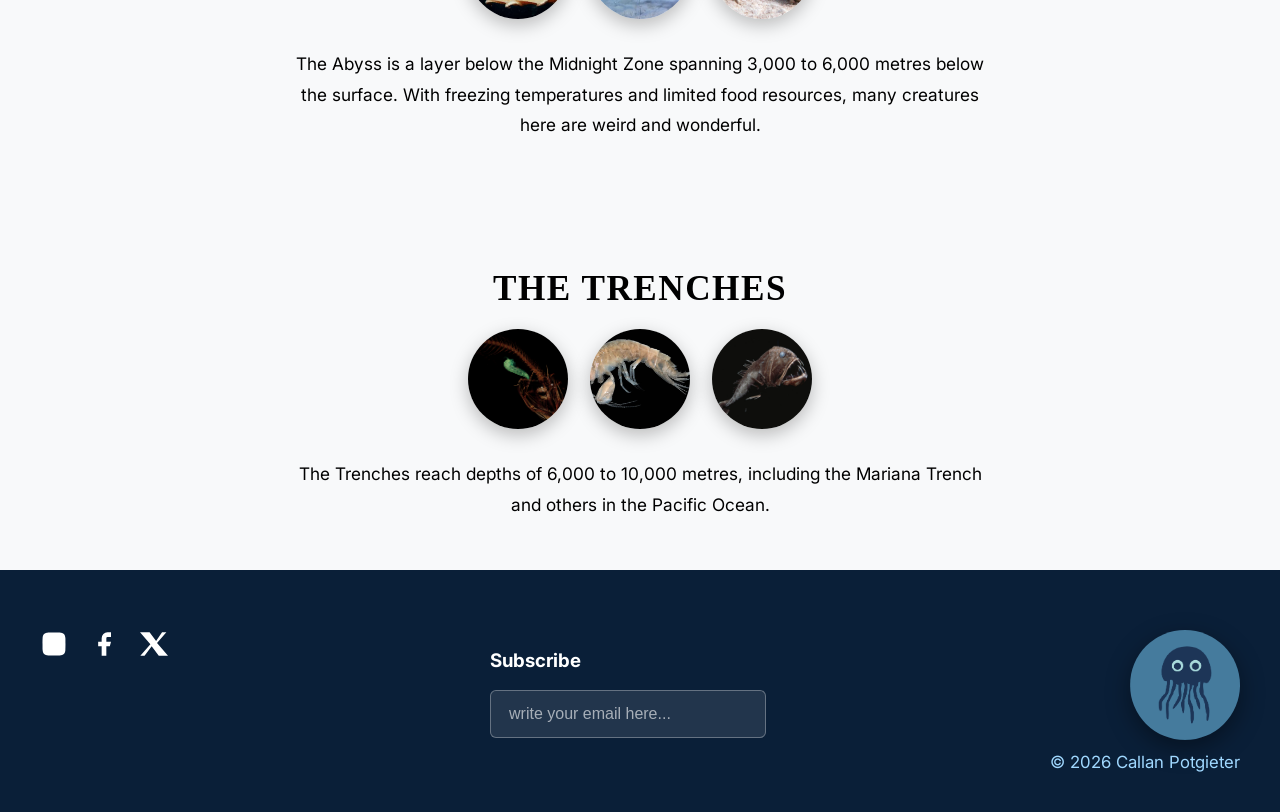
==== commit 49ccf0a0: "Update index.html" ====
--- a/index/index.html
+++ b/index/index.html
@@ -54,7 +54,7 @@
   <section class="zone">
     <h2>The Abyss</h2>
     <div class="circle-container">
-        <img src="images/dumbooctopus.jpg" class="small-circle">
+        <img src="images/dumbooctupus.jpg" class="small-circle">
         <img src="images/tripodfish.jpg" class="small-circle">
         <img src="images/sea cucumber.webp" class="small-circle">
     </div>
@@ -64,7 +64,7 @@
   <section class="zone">
     <h2>The Trenches</h2>
     <div class="circle-container">
-      <img src="images/mariana-snailfish.jpg" alt="Trenches creature 1" class="small-circle">
+      <img src="images/mariana Snailfish.jpg" alt="Trenches creature 1" class="small-circle">
       <img src="images/amphipod.webp" alt="Trenches creature 2" class="small-circle">
       <img src="images/fangtooth.webp" alt="Trenches creature 3" class="small-circle">
     </div>
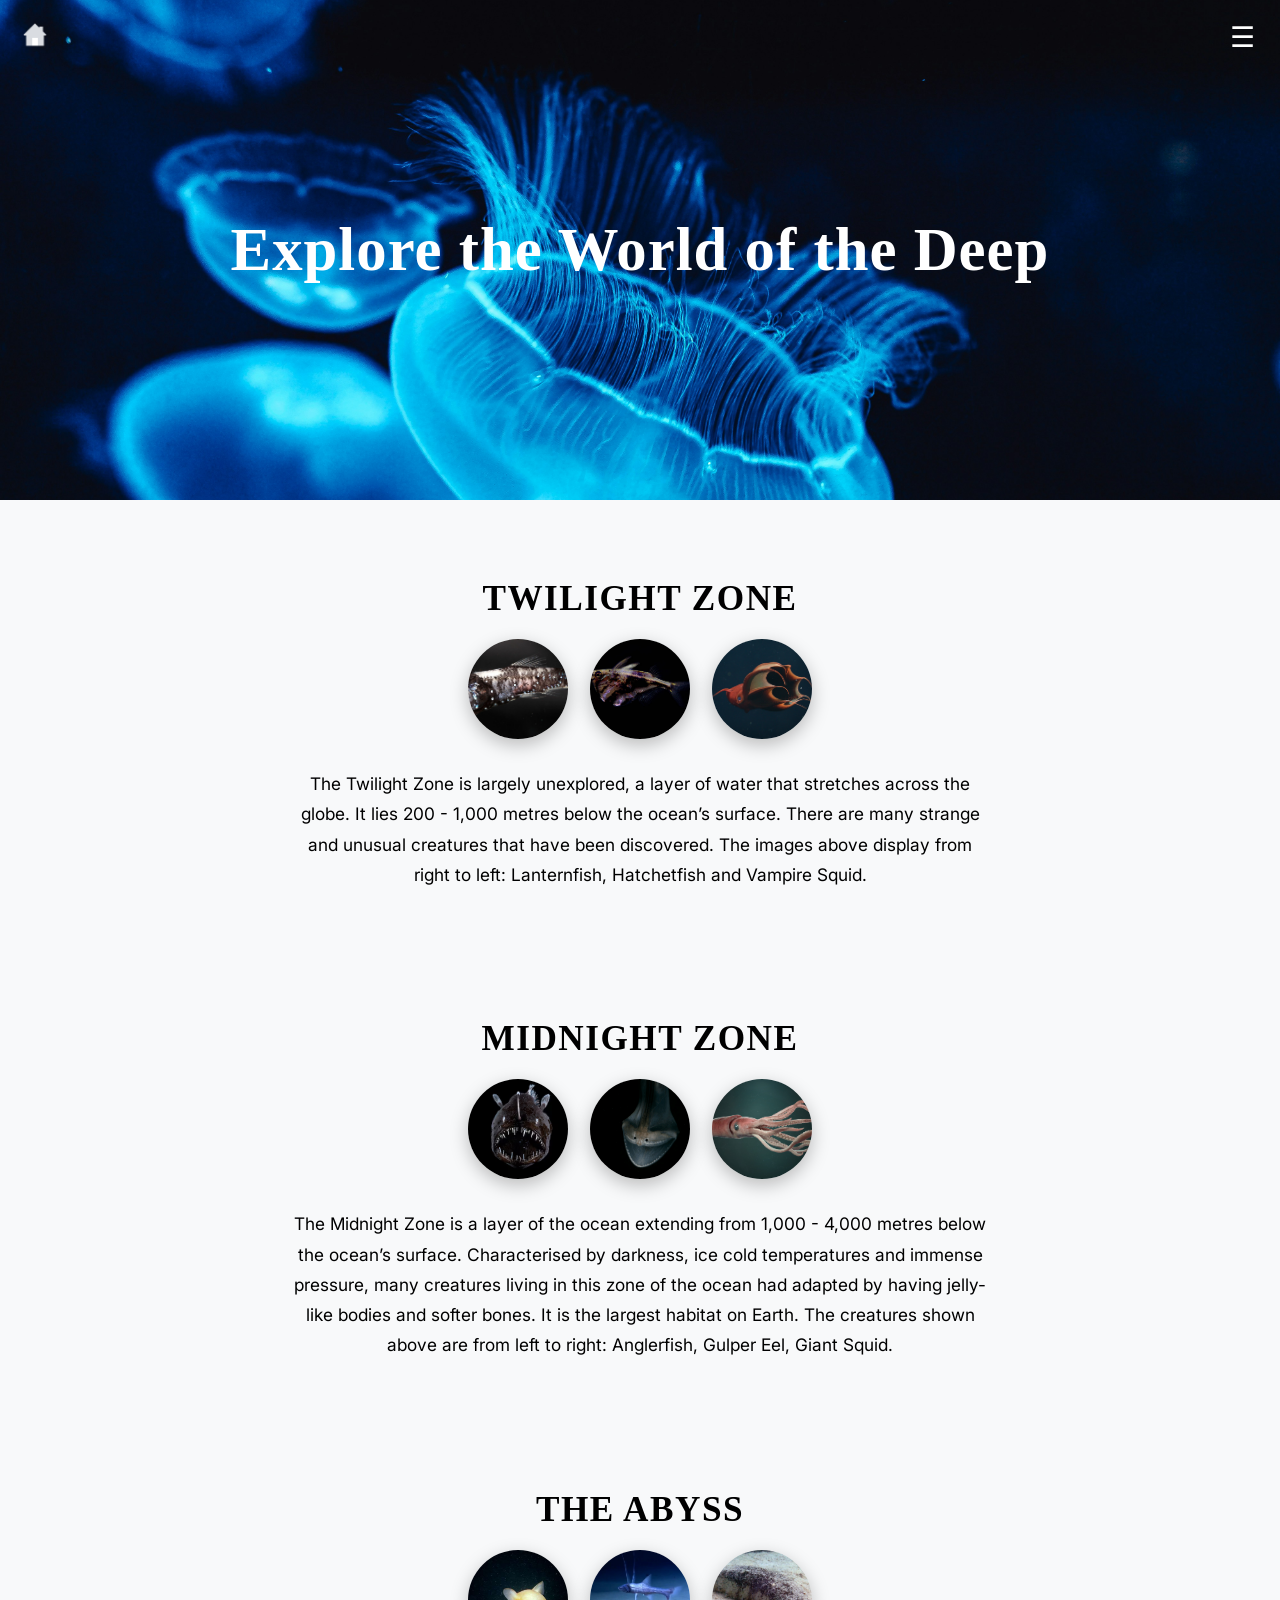
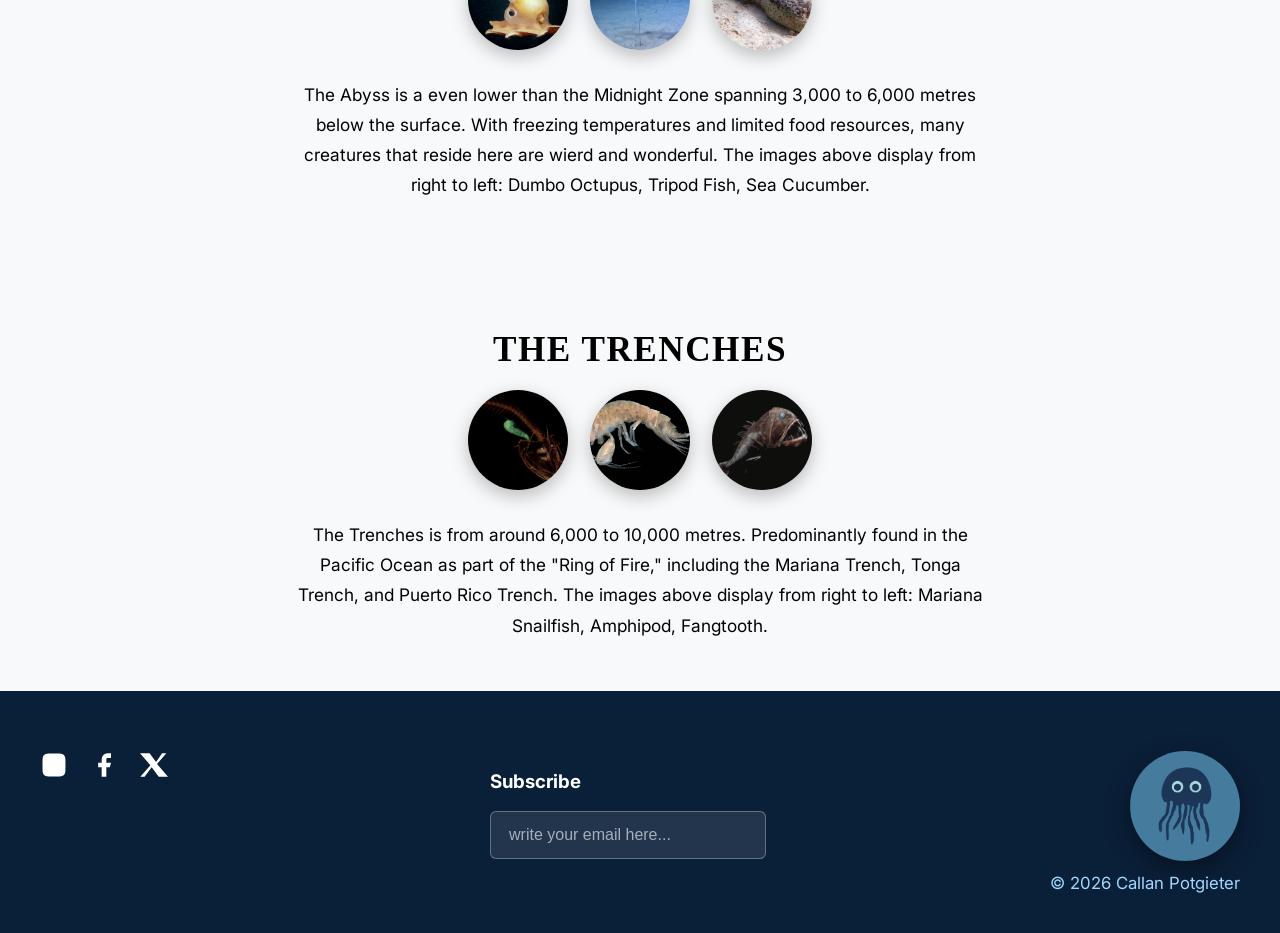
==== commit 713094d6: "Update index.html" ====
--- a/index/index.html
+++ b/index/index.html
@@ -48,7 +48,8 @@
       <img src="images/gulpereel.webp" alt="Midnight creature 2" class="small-circle">
       <img src="images/giantsquid.jpg" alt="Midnight creature 3" class="small-circle">
     </div>
-    <p>The Midnight Zone is a layer of the ocean extending from 1,000 - 4,000 metres below the ocean’s surface. Characterised by darkness, ice cold temperatures and immense pressure, many creatures living in this zone have adapted by having jelly-like bodies and softer bones.</p>
+    <p>The Midnight Zone is a layer of the ocean extending from 1,000 - 4,000 metres below the ocean’s surface. Characterised by darkness, ice cold temperatures and immense pressure, many creatures living in this zone of the ocean had adapted by having jelly-like bodies and softer bones.
+      It is the largest habitat on Earth. The creatures shown above are from left to right: Anglerfish, Gulper Eel, Giant Squid.</p>
   </section>
 
   <section class="zone">
@@ -58,7 +59,8 @@
         <img src="images/tripodfish.jpg" class="small-circle">
         <img src="images/sea cucumber.webp" class="small-circle">
     </div>
-    <p>The Abyss is a layer below the Midnight Zone spanning 3,000 to 6,000 metres below the surface. With freezing temperatures and limited food resources, many creatures here are weird and wonderful.</p>
+    <p>The Abyss is a even lower than the Midnight Zone spanning 3,000 to 6,000 metres below the surface. With freezing temperatures and limited food resources, many creatures that reside here are wierd and wonderful. 
+      The images above display from right to left: Dumbo Octupus, Tripod Fish, Sea Cucumber.</p>
   </section>
 
   <section class="zone">
@@ -68,7 +70,8 @@
       <img src="images/amphipod.webp" alt="Trenches creature 2" class="small-circle">
       <img src="images/fangtooth.webp" alt="Trenches creature 3" class="small-circle">
     </div>
-    <p>The Trenches reach depths of 6,000 to 10,000 metres, including the Mariana Trench and others in the Pacific Ocean.</p>
+    <p>The Trenches is from around 6,000 to 10,000 metres. Predominantly found in the Pacific Ocean as part of the "Ring of Fire," including the Mariana Trench, Tonga Trench, and Puerto Rico Trench. 
+      The images above display from right to left: Mariana Snailfish, Amphipod, Fangtooth.</p>
   </section>
 </main>
 
